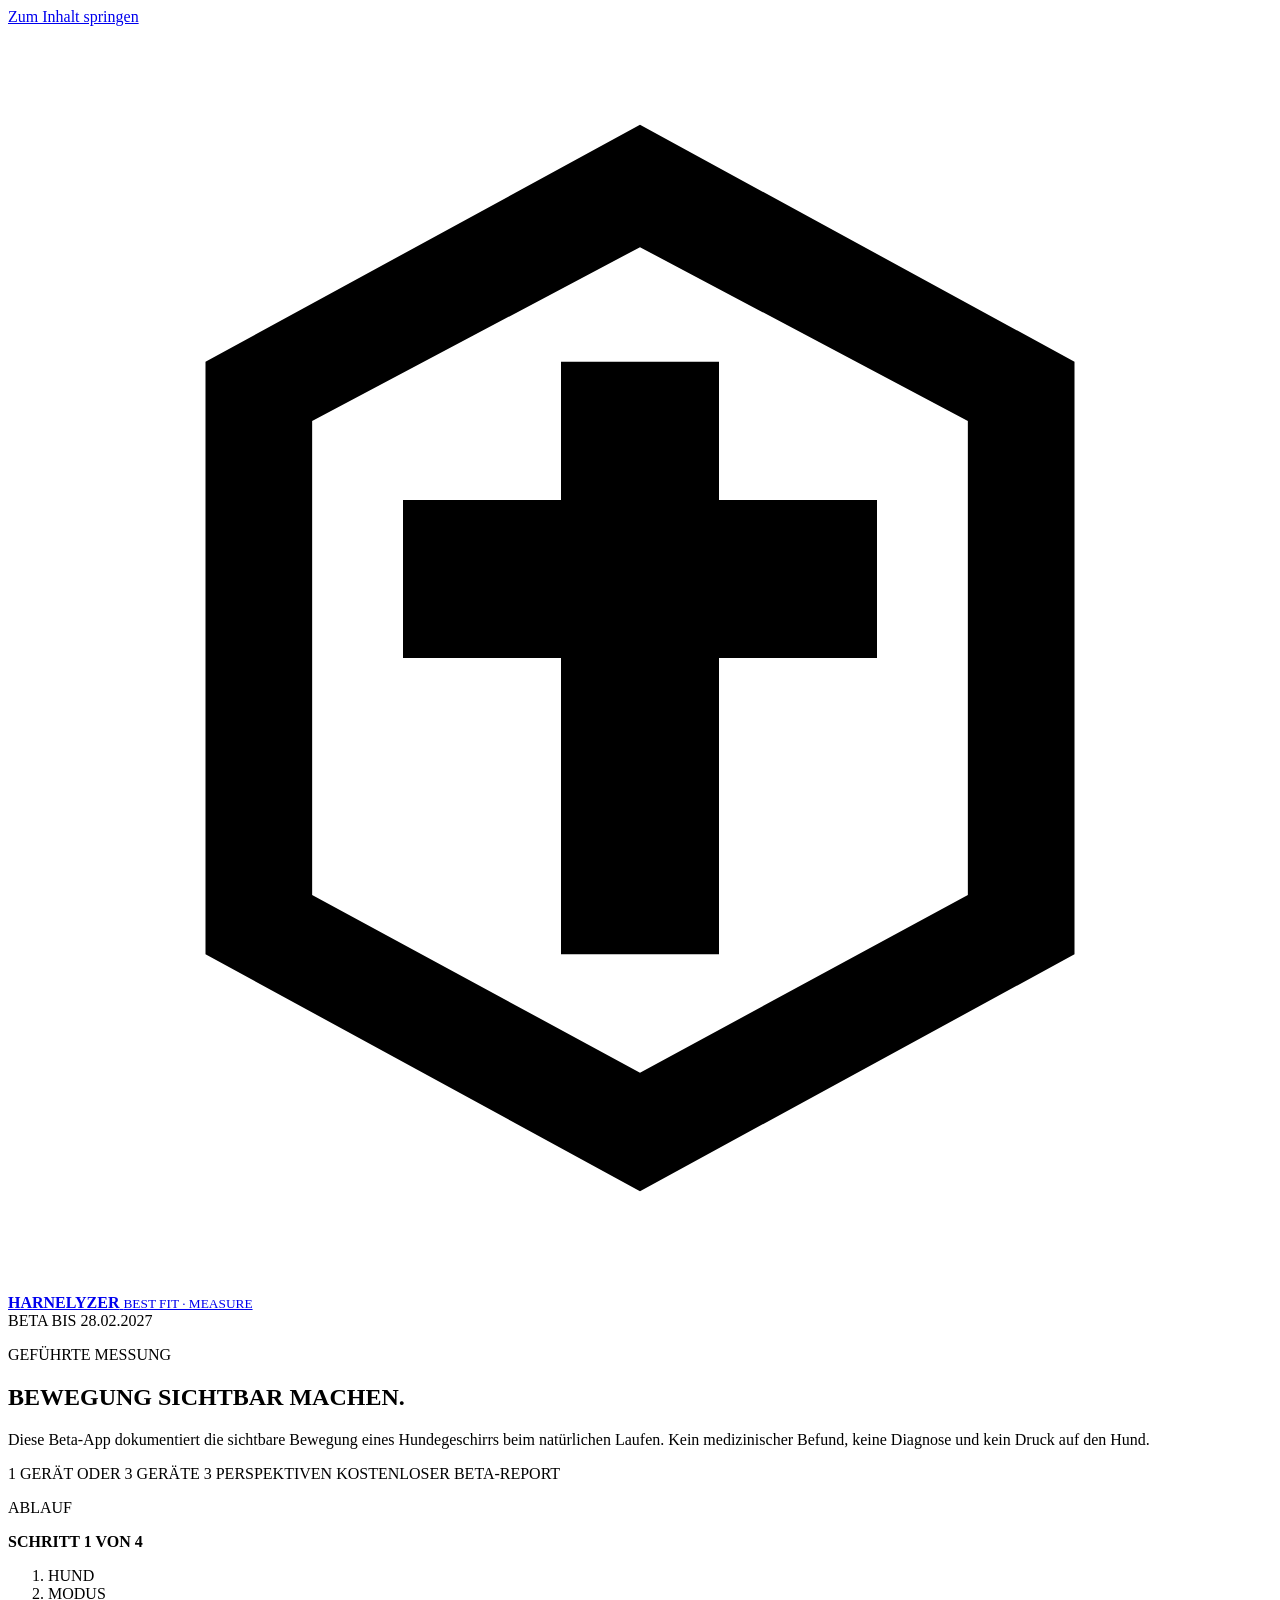
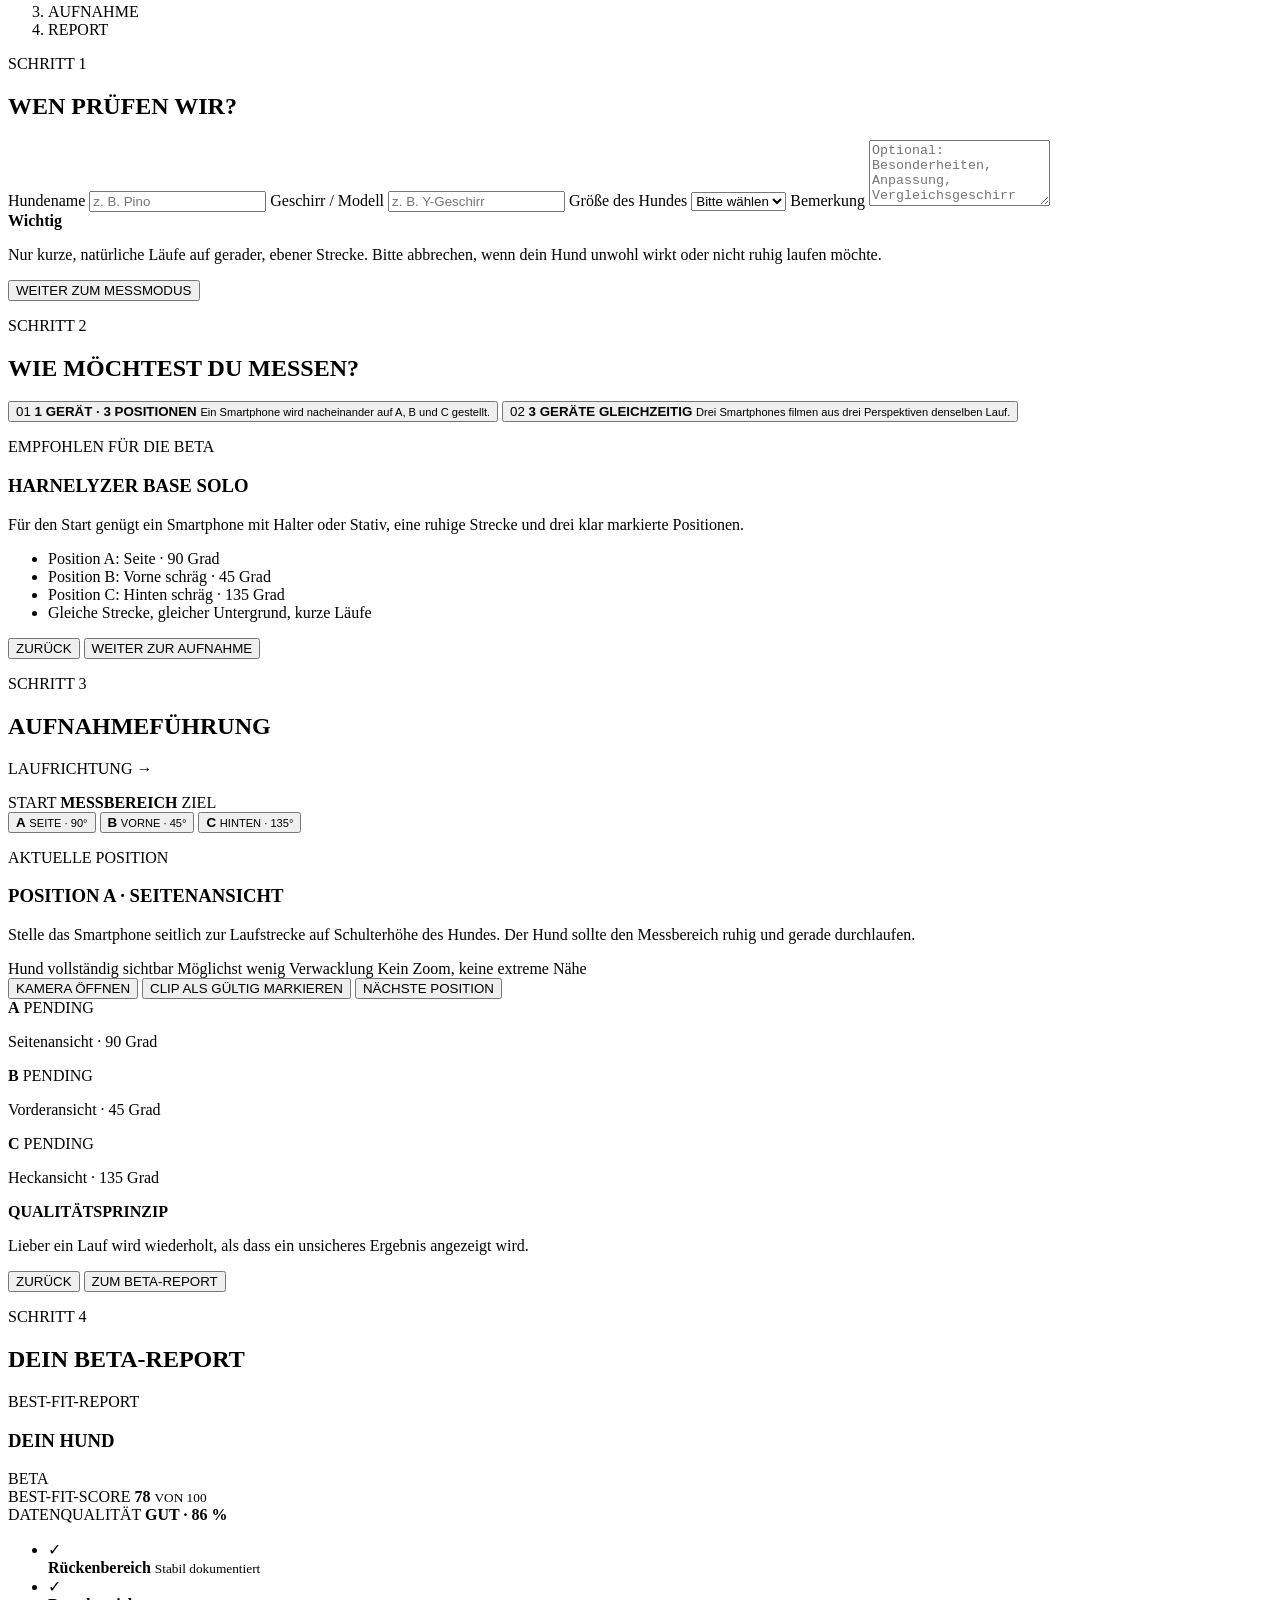
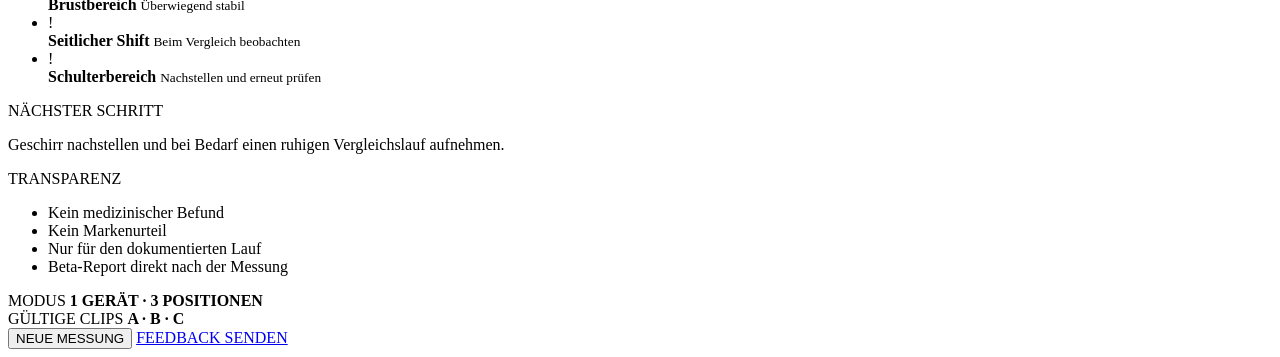
==== measure/index.html @ 8d7bf27d "Add index.html for HARNELYZER BEST FIT app This file serves as the main HTML structure for the HARNE" ====
<!doctype html>
<html lang="de">
<head>
  <meta charset="utf-8">
  <meta
    name="viewport"
    content="width=device-width, initial-scale=1, viewport-fit=cover"
  >
  <meta name="theme-color" content="#070908">
  <meta
    name="description"
    content="HARNELYZER BEST FIT Mess-App für die geführte Bewegungsdokumentation von Hundegeschirren."
  >
  <title>HARNELYZER BEST FIT · Measure</title>

  <link rel="preconnect" href="https://fonts.googleapis.com">
  <link rel="preconnect" href="https://fonts.gstatic.com" crossorigin>
  <link
    href="https://fonts.googleapis.com/css2?family=Bebas+Neue&family=Share+Tech+Mono&display=swap"
    rel="stylesheet"
  >

  <link rel="stylesheet" href="./style.css?v=1.0.0">
</head>
<body>
  <a class="skip-link" href="#main">Zum Inhalt springen</a>

  <header class="app-header">
    <a class="brand" href="../" aria-label="Zur Landing Page">
      <span class="brand-mark" aria-hidden="true">
        <svg viewBox="0 0 64 64" role="img">
          <path d="M32 5 54 17v30L32 59 10 47V17L32 5Zm0 6.2L15.4 20v24L32 53l16.6-9V20L32 11.2Z"></path>
          <path d="M20 24h8v-7h8v7h8v8h-8v15h-8V32h-8v-8Z"></path>
        </svg>
      </span>

      <span class="brand-copy">
        <strong>HARNELYZER</strong>
        <small>BEST FIT · MEASURE</small>
      </span>
    </a>

    <div class="header-status">
      <span class="status-dot"></span>
      <span>BETA BIS 28.02.2027</span>
    </div>
  </header>

  <main id="main" class="app-shell">
    <section class="hero-panel card">
      <div>
        <p class="eyebrow">GEFÜHRTE MESSUNG</p>
        <h1>BEWEGUNG SICHTBAR MACHEN.</h1>
        <p class="hero-copy">
          Diese Beta-App dokumentiert die sichtbare Bewegung eines
          Hundegeschirrs beim natürlichen Laufen. Kein medizinischer Befund,
          keine Diagnose und kein Druck auf den Hund.
        </p>
      </div>

      <div class="hero-badges">
        <span>1 GERÄT ODER 3 GERÄTE</span>
        <span>3 PERSPEKTIVEN</span>
        <span>KOSTENLOSER BETA-REPORT</span>
      </div>
    </section>

    <section class="progress card" aria-label="Fortschritt">
      <div class="progress-head">
        <p class="eyebrow">ABLAUF</p>
        <strong id="progressLabel">SCHRITT 1 VON 4</strong>
      </div>

      <div class="progress-bar" aria-hidden="true">
        <span id="progressFill"></span>
      </div>

      <ol class="progress-steps">
        <li class="is-active" data-step-indicator="1">HUND</li>
        <li data-step-indicator="2">MODUS</li>
        <li data-step-indicator="3">AUFNAHME</li>
        <li data-step-indicator="4">REPORT</li>
      </ol>
    </section>

    <section class="wizard">
      <article class="step-card card is-active" data-step="1">
        <div class="step-heading">
          <p class="eyebrow">SCHRITT 1</p>
          <h2>WEN PRÜFEN WIR?</h2>
        </div>

        <form id="dogForm" class="form-grid">
          <label class="field">
            <span>Hundename</span>
            <input id="dogName" name="dogName" type="text" placeholder="z. B. Pino">
          </label>

          <label class="field">
            <span>Geschirr / Modell</span>
            <input id="harnessName" name="harnessName" type="text" placeholder="z. B. Y-Geschirr">
          </label>

          <label class="field">
            <span>Größe des Hundes</span>
            <select id="dogSize" name="dogSize">
              <option value="">Bitte wählen</option>
              <option value="klein">Klein</option>
              <option value="mittel">Mittel</option>
              <option value="gross">Groß</option>
            </select>
          </label>

          <label class="field">
            <span>Bemerkung</span>
            <textarea
              id="dogNote"
              name="dogNote"
              rows="4"
              placeholder="Optional: Besonderheiten, Anpassung, Vergleichsgeschirr"
            ></textarea>
          </label>
        </form>

        <div class="info-box">
          <strong>Wichtig</strong>
          <p>
            Nur kurze, natürliche Läufe auf gerader, ebener Strecke. Bitte
            abbrechen, wenn dein Hund unwohl wirkt oder nicht ruhig laufen möchte.
          </p>
        </div>

        <div class="actions">
          <button class="button button-primary" type="button" data-next-step="2">
            WEITER ZUM MESSMODUS
          </button>
        </div>
      </article>

      <article class="step-card card" data-step="2">
        <div class="step-heading">
          <p class="eyebrow">SCHRITT 2</p>
          <h2>WIE MÖCHTEST DU MESSEN?</h2>
        </div>

        <div class="mode-grid">
          <button class="mode-card is-selected" type="button" data-mode="solo">
            <span class="mode-index">01</span>
            <strong>1 GERÄT · 3 POSITIONEN</strong>
            <small>
              Ein Smartphone wird nacheinander auf A, B und C gestellt.
            </small>
          </button>

          <button class="mode-card" type="button" data-mode="multi">
            <span class="mode-index">02</span>
            <strong>3 GERÄTE GLEICHZEITIG</strong>
            <small>
              Drei Smartphones filmen aus drei Perspektiven denselben Lauf.
            </small>
          </button>
        </div>

        <div class="setup-panel">
          <div>
            <p class="eyebrow">EMPFOHLEN FÜR DIE BETA</p>
            <h3>HARNELYZER BASE SOLO</h3>
            <p>
              Für den Start genügt ein Smartphone mit Halter oder Stativ,
              eine ruhige Strecke und drei klar markierte Positionen.
            </p>
          </div>

          <ul class="check-list">
            <li>Position A: Seite · 90 Grad</li>
            <li>Position B: Vorne schräg · 45 Grad</li>
            <li>Position C: Hinten schräg · 135 Grad</li>
            <li>Gleiche Strecke, gleicher Untergrund, kurze Läufe</li>
          </ul>
        </div>

        <div class="actions">
          <button class="button button-ghost" type="button" data-prev-step="1">
            ZURÜCK
          </button>
          <button class="button button-primary" type="button" data-next-step="3">
            WEITER ZUR AUFNAHME
          </button>
        </div>
      </article>

      <article class="step-card card" data-step="3">
        <div class="step-heading">
          <p class="eyebrow">SCHRITT 3</p>
          <h2>AUFNAHMEFÜHRUNG</h2>
        </div>

        <div class="capture-layout">
          <aside class="capture-map card-soft">
            <p class="mini-label">LAUFRICHTUNG →</p>
            <div class="runway">
              <span>START</span>
              <strong>MESSBEREICH</strong>
              <span>ZIEL</span>
            </div>

            <button class="position-chip is-current" type="button" data-position="A">
              <b>A</b>
              <small>SEITE · 90°</small>
            </button>

            <button class="position-chip" type="button" data-position="B">
              <b>B</b>
              <small>VORNE · 45°</small>
            </button>

            <button class="position-chip" type="button" data-position="C">
              <b>C</b>
              <small>HINTEN · 135°</small>
            </button>
          </aside>

          <div class="capture-panel">
            <div class="camera-guidance card-soft">
              <p class="eyebrow">AKTUELLE POSITION</p>
              <h3 id="positionTitle">POSITION A · SEITENANSICHT</h3>
              <p id="positionHelp">
                Stelle das Smartphone seitlich zur Laufstrecke auf Schulterhöhe
                des Hundes. Der Hund sollte den Messbereich ruhig und gerade
                durchlaufen.
              </p>

              <div class="guidance-points">
                <span>Hund vollständig sichtbar</span>
                <span>Möglichst wenig Verwacklung</span>
                <span>Kein Zoom, keine extreme Nähe</span>
              </div>
            </div>

            <div class="camera-actions">
              <button id="openCameraButton" class="button button-primary" type="button">
                KAMERA ÖFFNEN
              </button>
              <button id="markClipValidButton" class="button button-secondary" type="button">
                CLIP ALS GÜLTIG MARKIEREN
              </button>
              <button id="nextPositionButton" class="button button-ghost" type="button">
                NÄCHSTE POSITION
              </button>
            </div>

            <div class="clip-grid">
              <article class="clip-card is-pending" data-clip-card="A">
                <div class="clip-head">
                  <strong>A</strong>
                  <span>PENDING</span>
                </div>
                <p>Seitenansicht · 90 Grad</p>
              </article>

              <article class="clip-card is-pending" data-clip-card="B">
                <div class="clip-head">
                  <strong>B</strong>
                  <span>PENDING</span>
                </div>
                <p>Vorderansicht · 45 Grad</p>
              </article>

              <article class="clip-card is-pending" data-clip-card="C">
                <div class="clip-head">
                  <strong>C</strong>
                  <span>PENDING</span>
                </div>
                <p>Heckansicht · 135 Grad</p>
              </article>
            </div>

            <div class="quality-box">
              <strong>QUALITÄTSPRINZIP</strong>
              <p>
                Lieber ein Lauf wird wiederholt, als dass ein unsicheres Ergebnis
                angezeigt wird.
              </p>
            </div>
          </div>
        </div>

        <div class="actions">
          <button class="button button-ghost" type="button" data-prev-step="2">
            ZURÜCK
          </button>
          <button id="finishCaptureButton" class="button button-primary" type="button">
            ZUM BETA-REPORT
          </button>
        </div>
      </article>

      <article class="step-card card" data-step="4">
        <div class="step-heading">
          <p class="eyebrow">SCHRITT 4</p>
          <h2>DEIN BETA-REPORT</h2>
        </div>

        <div class="report-layout">
          <section class="report-main card-soft">
            <div class="report-head">
              <div>
                <p class="mini-label">BEST-FIT-REPORT</p>
                <h3 id="reportDogName">DEIN HUND</h3>
              </div>
              <span class="report-badge">BETA</span>
            </div>

            <div class="score-block">
              <span>BEST-FIT-SCORE</span>
              <strong id="reportScore">78</strong>
              <small>VON 100</small>
            </div>

            <div class="report-quality">
              <span>DATENQUALITÄT</span>
              <strong id="reportQuality">GUT · 86 %</strong>
            </div>

            <ul class="report-list">
              <li>
                <span class="good">✓</span>
                <div>
                  <strong>Rückenbereich</strong>
                  <small>Stabil dokumentiert</small>
                </div>
              </li>
              <li>
                <span class="good">✓</span>
                <div>
                  <strong>Brustbereich</strong>
                  <small>Überwiegend stabil</small>
                </div>
              </li>
              <li>
                <span class="watch">!</span>
                <div>
                  <strong>Seitlicher Shift</strong>
                  <small>Beim Vergleich beobachten</small>
                </div>
              </li>
              <li>
                <span class="watch">!</span>
                <div>
                  <strong>Schulterbereich</strong>
                  <small>Nachstellen und erneut prüfen</small>
                </div>
              </li>
            </ul>

            <div class="next-step-box">
              <span>NÄCHSTER SCHRITT</span>
              <p>
                Geschirr nachstellen und bei Bedarf einen ruhigen Vergleichslauf
                aufnehmen.
              </p>
            </div>
          </section>

          <aside class="report-side card-soft">
            <p class="eyebrow">TRANSPARENZ</p>
            <ul class="check-list">
              <li>Kein medizinischer Befund</li>
              <li>Kein Markenurteil</li>
              <li>Nur für den dokumentierten Lauf</li>
              <li>Beta-Report direkt nach der Messung</li>
            </ul>

            <div class="report-meta">
              <div>
                <span>MODUS</span>
                <strong id="reportMode">1 GERÄT · 3 POSITIONEN</strong>
              </div>
              <div>
                <span>GÜLTIGE CLIPS</span>
                <strong id="reportClips">A · B · C</strong>
              </div>
            </div>

            <div class="actions actions-stack">
              <button id="restartButton" class="button button-secondary" type="button">
                NEUE MESSUNG
              </button>
              <a
                class="button button-ghost"
                href="mailto:hello@harnelyzer.example?subject=HARNELYZER%20BEST%20FIT%20%E2%80%93%20Feedback"
              >
                FEEDBACK SENDEN
              </a>
            </div>
          </aside>
        </div>
      </article>
    </section>
  </main>

  <dialog id="cameraDialog" class="camera-dialog">
    <form method="dialog" class="camera-dialog-card">
      <div class="dialog-head">
        <div>
          <p class="eyebrow">KAMERA</p>
          <h2>KAMERA FÜR DIESE POSITION AKTIVIEREN</h2>
        </div>
        <button class="dialog-close" type="submit" aria-label="Dialog schließen">✕</button>
      </div>

      <p class="dialog-copy">
        In dieser Beta bleibt das Video auf deinem Gerät. Die App soll dir nur
        eine klare Aufnahmeführung geben.
      </p>

      <div class="preview-frame">
        <video
          id="cameraPreview"
          playsinline
          autoplay
          muted
        ></video>
        <div class="preview-overlay">
          <span id="previewOverlayLabel">POSITION A · SEITENANSICHT</span>
        </div>
      </div>

      <div class="camera-meta">
        <span id="cameraState">KAMERA NOCH NICHT AKTIVIERT</span>
        <span id="cameraFrameRate">FPS: —</span>
      </div>

      <div class="actions">
        <button id="btnCameraEnable" class="button button-primary" type="button">
          KAMERA AKTIVIEREN
        </button>
        <button id="btnCameraStop" class="button button-secondary" type="button">
          KAMERA STOPPEN
        </button>
      </div>
    </form>
  </dialog>

  <script src="./app.js?v=1.0.0"></script>
</body>
</html>
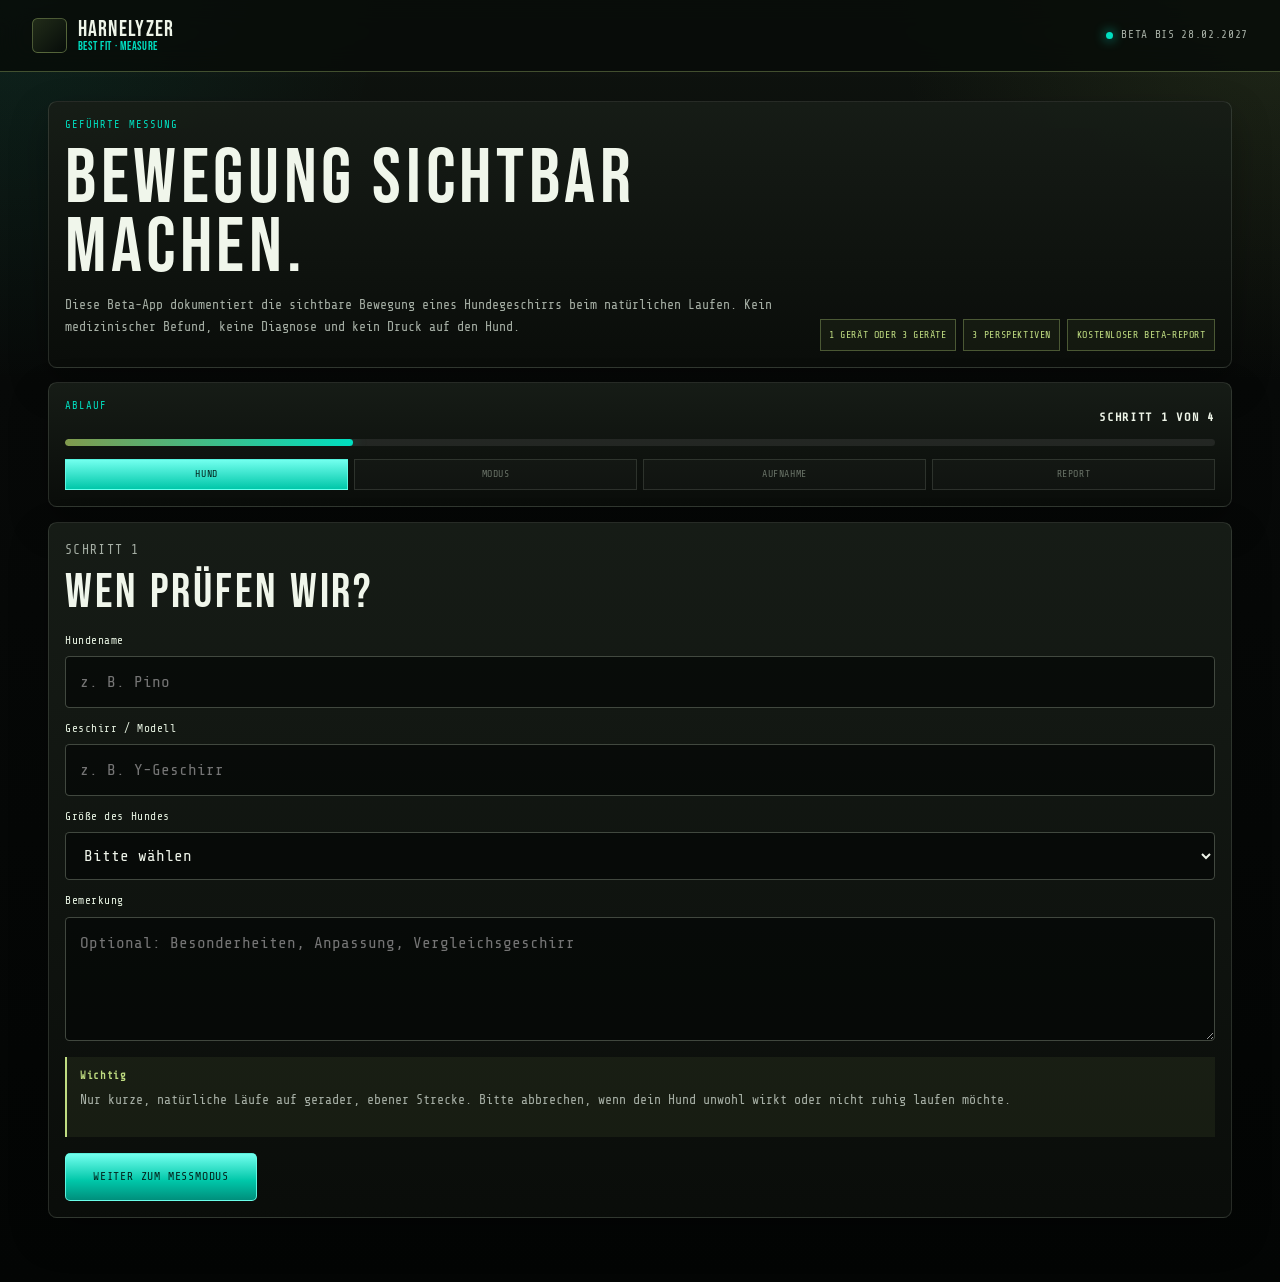
==== commit d8a79feb: "Update stylesheet version and replace SVG with image" ====
--- a/measure/index.html
+++ b/measure/index.html
@@ -20,7 +20,7 @@
     rel="stylesheet"
   >
 
-  <link rel="stylesheet" href="./style.css?v=1.0.0">
+  <link rel="stylesheet" href="./style.css?v=1.0.1">
 </head>
 <body>
   <a class="skip-link" href="#main">Zum Inhalt springen</a>
@@ -28,10 +28,7 @@
   <header class="app-header">
     <a class="brand" href="../" aria-label="Zur Landing Page">
       <span class="brand-mark" aria-hidden="true">
-        <svg viewBox="0 0 64 64" role="img">
-          <path d="M32 5 54 17v30L32 59 10 47V17L32 5Zm0 6.2L15.4 20v24L32 53l16.6-9V20L32 11.2Z"></path>
-          <path d="M20 24h8v-7h8v7h8v8h-8v15h-8V32h-8v-8Z"></path>
-        </svg>
+        <img src="../logo.svg" alt="" class="brand-logo-image">
       </span>
 
       <span class="brand-copy">
--- a/measure/style.css
+++ b/measure/style.css
@@ -0,0 +1,1038 @@
+:root {
+  --bg: #070908;
+  --bg-deep: #030504;
+  --panel: #121712;
+  --panel-soft: #161d16;
+  --panel-deeper: #0e130e;
+  --olive: #819a4d;
+  --olive-bright: #bfdc81;
+  --olive-dark: #35451e;
+  --cyan: #00dfc1;
+  --cyan-bright: #72ffee;
+  --cyan-soft: rgba(0, 223, 193, 0.12);
+  --yellow: #f0cd4b;
+  --red: #de637d;
+  --text: #eef4e9;
+  --muted: #a6afa5;
+  --dim: #687166;
+  --line: rgba(214, 228, 206, 0.14);
+  --line-strong: rgba(214, 228, 206, 0.28);
+  --line-cyan: rgba(0, 223, 193, 0.34);
+  --line-olive: rgba(191, 220, 129, 0.32);
+  --display: "Bebas Neue", Impact, sans-serif;
+  --mono: "Share Tech Mono", "Courier New", monospace;
+  --radius: 0.55rem;
+  --radius-sm: 0.28rem;
+  --radius-lg: 0.8rem;
+  --shadow: 0 1rem 2.4rem rgba(0, 0, 0, 0.3);
+  --content-width: 74rem;
+}
+
+*,
+*::before,
+*::after {
+  box-sizing: border-box;
+}
+
+html {
+  color-scheme: dark;
+  scroll-behavior: smooth;
+  background: var(--bg-deep);
+}
+
+body {
+  min-width: 320px;
+  min-height: 100dvh;
+  margin: 0;
+  color: var(--text);
+  background:
+    radial-gradient(circle at 0% 0%, rgba(0, 223, 193, 0.08), transparent 24rem),
+    radial-gradient(circle at 100% 0%, rgba(129, 154, 77, 0.15), transparent 24rem),
+    linear-gradient(180deg, #101510 0%, var(--bg) 30%, var(--bg-deep) 100%);
+  font-family: var(--mono);
+  font-size: 16px;
+  line-height: 1.5;
+}
+
+body::before {
+  position: fixed;
+  z-index: -1;
+  inset: 0;
+  pointer-events: none;
+  content: "";
+  opacity: 0.18;
+  background-image:
+    linear-gradient(rgba(255, 255, 255, 0.03) 1px, transparent 1px),
+    linear-gradient(90deg, rgba(255, 255, 255, 0.025) 1px, transparent 1px);
+  background-size: 6px 6px;
+  mask-image: linear-gradient(to bottom, black 0%, transparent 82%);
+}
+
+a {
+  color: inherit;
+  text-decoration: none;
+}
+
+button,
+input,
+select,
+textarea {
+  font: inherit;
+}
+
+button,
+a {
+  -webkit-tap-highlight-color: transparent;
+}
+
+button {
+  cursor: pointer;
+}
+
+button:focus-visible,
+a:focus-visible,
+input:focus-visible,
+select:focus-visible,
+textarea:focus-visible {
+  outline: 2px solid var(--cyan-bright);
+  outline-offset: 3px;
+}
+
+.skip-link {
+  position: fixed;
+  z-index: 100;
+  top: 0.75rem;
+  left: 0.75rem;
+  padding: 0.65rem 0.82rem;
+  color: #03271f;
+  border-radius: 0.25rem;
+  background: var(--cyan-bright);
+  transform: translateY(-180%);
+  transition: transform 150ms ease;
+}
+
+.skip-link:focus {
+  transform: translateY(0);
+}
+
+.app-header {
+  position: sticky;
+  z-index: 20;
+  top: 0;
+  display: flex;
+  align-items: center;
+  justify-content: space-between;
+  gap: 1rem;
+  min-height: 4.5rem;
+  padding: 0.75rem clamp(0.9rem, 4vw, 2rem);
+  border-bottom: 1px solid var(--line-olive);
+  background: rgba(8, 12, 9, 0.86);
+  backdrop-filter: blur(14px);
+}
+
+.brand {
+  display: inline-flex;
+  align-items: center;
+  gap: 0.65rem;
+  min-width: 0;
+}
+
+.brand-mark {
+  display: grid;
+  width: 2.2rem;
+  height: 2.2rem;
+  place-items: center;
+  color: var(--olive-bright);
+  border: 1px solid rgba(191, 220, 129, 0.35);
+  border-radius: 0.35rem;
+  background: linear-gradient(135deg, rgba(129, 154, 77, 0.22), rgba(7, 12, 8, 0.2));
+}
+
+.brand-mark svg {
+  width: 1.45rem;
+  height: 1.45rem;
+  fill: currentColor;
+}
+
+.brand-copy {
+  display: grid;
+  gap: 0.05rem;
+  line-height: 1;
+}
+
+.brand-copy strong,
+.brand-copy small,
+h1,
+h2,
+h3,
+h4 {
+  font-family: var(--display);
+  font-weight: 400;
+  letter-spacing: 0.06em;
+}
+
+.brand-copy strong {
+  color: #eef5e9;
+  font-size: 1.35rem;
+}
+
+.brand-copy small {
+  color: var(--cyan);
+  font-size: 0.72rem;
+}
+
+.header-status {
+  display: inline-flex;
+  align-items: center;
+  gap: 0.5rem;
+  color: var(--muted);
+  font-size: 0.7rem;
+  letter-spacing: 0.06em;
+}
+
+.status-dot {
+  width: 0.46rem;
+  height: 0.46rem;
+  border-radius: 50%;
+  background: var(--cyan);
+  box-shadow: 0 0 0.75rem var(--cyan);
+}
+
+.app-shell {
+  width: min(calc(100% - 1.2rem), var(--content-width));
+  margin: 0 auto;
+  padding: 1rem 0 4rem;
+}
+
+.card,
+.card-soft {
+  border: 1px solid var(--line);
+  border-radius: var(--radius);
+  background:
+    linear-gradient(180deg, rgba(23, 29, 23, 0.96), rgba(10, 13, 10, 0.98));
+  box-shadow: var(--shadow);
+}
+
+.card {
+  padding: 1rem;
+}
+
+.card-soft {
+  padding: 0.9rem;
+}
+
+.hero-panel {
+  display: grid;
+  gap: 1rem;
+  margin-top: 0.8rem;
+}
+
+.eyebrow,
+.mini-label {
+  margin: 0 0 0.7rem;
+  color: var(--cyan);
+  font-size: 0.66rem;
+  letter-spacing: 0.1em;
+}
+
+h1,
+h2,
+h3,
+h4,
+p {
+  margin-top: 0;
+}
+
+h1 {
+  margin-bottom: 0.7rem;
+  color: #f0f6eb;
+  font-size: clamp(2.5rem, 7vw, 4.8rem);
+  line-height: 0.9;
+}
+
+h2 {
+  margin-bottom: 0.8rem;
+  color: #f0f6eb;
+  font-size: clamp(1.9rem, 5vw, 3rem);
+  line-height: 0.92;
+}
+
+h3 {
+  margin-bottom: 0.5rem;
+  color: #eff6ea;
+  font-size: 1.35rem;
+}
+
+.hero-copy,
+.step-card p,
+.report-list small,
+.check-list li,
+.field span,
+.info-box p,
+.quality-box p,
+.next-step-box p,
+.report-meta span,
+.report-meta strong,
+.camera-meta span {
+  color: var(--muted);
+  font-size: 0.82rem;
+  line-height: 1.65;
+}
+
+.hero-badges {
+  display: flex;
+  flex-wrap: wrap;
+  gap: 0.45rem;
+}
+
+.hero-badges span,
+.guidance-points span,
+.process-tag {
+  display: inline-flex;
+  align-items: center;
+  min-height: 2rem;
+  padding: 0.32rem 0.52rem;
+  color: var(--olive-bright);
+  font-size: 0.63rem;
+  letter-spacing: 0.06em;
+  border: 1px solid var(--line-olive);
+  background: rgba(129, 154, 77, 0.08);
+}
+
+.progress {
+  margin-top: 0.9rem;
+}
+
+.progress-head {
+  display: flex;
+  align-items: end;
+  justify-content: space-between;
+  gap: 1rem;
+  margin-bottom: 0.8rem;
+}
+
+.progress-head strong {
+  color: #eef5e8;
+  font-size: 0.76rem;
+  letter-spacing: 0.06em;
+}
+
+.progress-bar {
+  width: 100%;
+  height: 0.45rem;
+  overflow: hidden;
+  border-radius: 999px;
+  background: rgba(255, 255, 255, 0.08);
+}
+
+.progress-bar span {
+  display: block;
+  width: 25%;
+  height: 100%;
+  border-radius: inherit;
+  background: linear-gradient(90deg, var(--olive), var(--cyan));
+  box-shadow: 0 0 1rem rgba(0, 223, 193, 0.25);
+  transition: width 220ms ease;
+}
+
+.progress-steps {
+  display: grid;
+  grid-template-columns: repeat(4, minmax(0, 1fr));
+  gap: 0.35rem;
+  padding: 0;
+  margin: 0.8rem 0 0;
+  list-style: none;
+}
+
+.progress-steps li {
+  padding: 0.45rem 0.4rem;
+  color: var(--dim);
+  font-size: 0.62rem;
+  text-align: center;
+  letter-spacing: 0.06em;
+  border: 1px solid var(--line);
+  background: rgba(255, 255, 255, 0.02);
+}
+
+.progress-steps li.is-active,
+.progress-steps li.is-done {
+  color: #04261f;
+  border-color: rgba(106, 255, 235, 0.8);
+  background: linear-gradient(180deg, #72ffee, #00c7a9);
+}
+
+.wizard {
+  margin-top: 0.9rem;
+}
+
+.step-card {
+  display: none;
+}
+
+.step-card.is-active {
+  display: block;
+}
+
+.step-heading {
+  margin-bottom: 1rem;
+}
+
+.form-grid {
+  display: grid;
+  gap: 0.75rem;
+}
+
+.field {
+  display: grid;
+  gap: 0.38rem;
+}
+
+.field span {
+  color: #e7f3e2;
+  font-size: 0.7rem;
+  letter-spacing: 0.05em;
+}
+
+.field input,
+.field select,
+.field textarea {
+  width: 100%;
+  min-height: 3rem;
+  padding: 0.8rem 0.85rem;
+  color: var(--text);
+  border: 1px solid var(--line-strong);
+  border-radius: var(--radius-sm);
+  background: rgba(5, 8, 6, 0.72);
+}
+
+.field textarea {
+  min-height: 7rem;
+  resize: vertical;
+}
+
+.info-box,
+.quality-box,
+.next-step-box {
+  margin-top: 1rem;
+  padding: 0.8rem;
+  border-left: 2px solid var(--olive-bright);
+  background: rgba(129, 154, 77, 0.1);
+}
+
+.info-box strong,
+.quality-box strong,
+.next-step-box span {
+  display: block;
+  margin-bottom: 0.25rem;
+  color: var(--olive-bright);
+  font-size: 0.66rem;
+  letter-spacing: 0.07em;
+}
+
+.actions {
+  display: flex;
+  flex-wrap: wrap;
+  gap: 0.6rem;
+  margin-top: 1rem;
+}
+
+.actions-stack {
+  flex-direction: column;
+}
+
+.button {
+  display: inline-flex;
+  align-items: center;
+  justify-content: center;
+  min-width: 12rem;
+  min-height: 3rem;
+  padding: 0.72rem 0.95rem;
+  color: var(--text);
+  font-size: 0.72rem;
+  letter-spacing: 0.07em;
+  border: 1px solid var(--line-strong);
+  border-radius: 0.32rem;
+  transition: transform 140ms ease, filter 140ms ease, border-color 140ms ease;
+}
+
+.button:hover {
+  filter: brightness(1.07);
+  transform: translateY(-1px);
+}
+
+.button:active {
+  transform: translateY(1px);
+}
+
+.button-primary {
+  color: #03261f;
+  border-color: rgba(106, 255, 235, 0.85);
+  background: linear-gradient(180deg, #72ffee, #00c7a9 58%, #008f7c);
+}
+
+.button-secondary {
+  color: #eef4e9;
+  border-color: rgba(191, 220, 129, 0.45);
+  background: linear-gradient(180deg, #566b33, #35461f 58%, #232d13);
+}
+
+.button-ghost {
+  color: var(--muted);
+  background: rgba(255, 255, 255, 0.02);
+}
+
+.mode-grid {
+  display: grid;
+  gap: 0.75rem;
+}
+
+.mode-card {
+  display: grid;
+  gap: 0.3rem;
+  width: 100%;
+  padding: 1rem;
+  text-align: left;
+  border: 1px solid var(--line);
+  border-radius: var(--radius);
+  background: rgba(255, 255, 255, 0.02);
+}
+
+.mode-card.is-selected {
+  border-color: var(--cyan);
+  background: rgba(0, 223, 193, 0.08);
+  box-shadow: 0 0 0 1px rgba(0, 223, 193, 0.08);
+}
+
+.mode-index {
+  color: var(--dim);
+  font-size: 0.65rem;
+  letter-spacing: 0.06em;
+}
+
+.mode-card strong {
+  color: #eef5e9;
+  font-size: 1.2rem;
+  font-family: var(--display);
+  font-weight: 400;
+  letter-spacing: 0.06em;
+}
+
+.mode-card small {
+  color: var(--muted);
+  font-size: 0.74rem;
+  line-height: 1.55;
+}
+
+.setup-panel {
+  display: grid;
+  gap: 1rem;
+  margin-top: 1rem;
+  padding: 1rem;
+  border: 1px solid var(--line-olive);
+  border-radius: var(--radius);
+  background:
+    radial-gradient(circle at 100% 0%, rgba(129, 154, 77, 0.12), transparent 12rem),
+    rgba(10, 14, 10, 0.72);
+}
+
+.check-list {
+  display: grid;
+  gap: 0.4rem;
+  padding: 0;
+  margin: 0;
+  list-style: none;
+}
+
+.check-list li {
+  position: relative;
+  padding-left: 0.95rem;
+}
+
+.check-list li::before {
+  position: absolute;
+  left: 0;
+  color: var(--cyan);
+  content: "›";
+}
+
+.capture-layout,
+.report-layout {
+  display: grid;
+  gap: 1rem;
+}
+
+.capture-map {
+  position: relative;
+  min-height: 16rem;
+  overflow: hidden;
+  border: 1px solid var(--line-olive);
+  background:
+    linear-gradient(rgba(191, 220, 129, 0.08) 1px, transparent 1px),
+    linear-gradient(90deg, rgba(191, 220, 129, 0.08) 1px, transparent 1px);
+  background-size: 2rem 2rem;
+}
+
+.runway {
+  position: absolute;
+  top: 50%;
+  right: 8%;
+  left: 8%;
+  display: flex;
+  align-items: center;
+  justify-content: space-between;
+  min-height: 4rem;
+  padding: 0.65rem;
+  color: var(--muted);
+  font-size: 0.55rem;
+  border: 1px dashed rgba(0, 223, 193, 0.42);
+  background: linear-gradient(90deg, rgba(0, 223, 193, 0.08), rgba(0, 223, 193, 0.015));
+  transform: translateY(-50%);
+}
+
+.runway strong {
+  color: var(--cyan-bright);
+  font-size: 0.65rem;
+  font-family: var(--display);
+  font-weight: 400;
+  letter-spacing: 0.08em;
+}
+
+.position-chip {
+  position: absolute;
+  display: grid;
+  width: 4.4rem;
+  min-height: 4.4rem;
+  place-items: center;
+  padding: 0.3rem;
+  text-align: center;
+  border: 1px solid rgba(191, 220, 129, 0.42);
+  border-radius: 50%;
+  background: rgba(28, 40, 18, 0.84);
+}
+
+.position-chip b {
+  color: var(--olive-bright);
+  font-family: var(--display);
+  font-size: 1.55rem;
+  font-weight: 400;
+  line-height: 0.8;
+}
+
+.position-chip small {
+  color: var(--muted);
+  font-size: 0.5rem;
+  line-height: 1.2;
+}
+
+.position-chip.is-current {
+  border-color: var(--cyan);
+  background: rgba(0, 72, 61, 0.62);
+}
+
+.position-chip.is-current b {
+  color: var(--cyan-bright);
+}
+
+.position-chip.is-valid {
+  border-color: var(--olive-bright);
+}
+
+.position-chip[data-position="A"] {
+  bottom: 1rem;
+  left: 50%;
+  transform: translateX(-50%);
+}
+
+.position-chip[data-position="B"] {
+  top: 1.4rem;
+  left: 10%;
+}
+
+.position-chip[data-position="C"] {
+  top: 1.4rem;
+  right: 10%;
+}
+
+.guidance-points {
+  display: flex;
+  flex-wrap: wrap;
+  gap: 0.4rem;
+  margin-top: 0.8rem;
+}
+
+.camera-actions {
+  display: flex;
+  flex-wrap: wrap;
+  gap: 0.6rem;
+  margin-top: 1rem;
+}
+
+.clip-grid {
+  display: grid;
+  gap: 0.6rem;
+  margin-top: 1rem;
+}
+
+.clip-card {
+  padding: 0.85rem;
+  border: 1px solid var(--line);
+  border-radius: var(--radius-sm);
+  background: rgba(255, 255, 255, 0.02);
+}
+
+.clip-card.is-pending {
+  border-color: var(--line);
+}
+
+.clip-card.is-valid {
+  border-color: rgba(191, 220, 129, 0.45);
+  background: rgba(129, 154, 77, 0.08);
+}
+
+.clip-card .clip-head {
+  display: flex;
+  align-items: center;
+  justify-content: space-between;
+  gap: 0.6rem;
+  margin-bottom: 0.35rem;
+}
+
+.clip-card strong {
+  color: #edf5e8;
+  font-family: var(--display);
+  font-size: 1.25rem;
+  font-weight: 400;
+}
+
+.clip-card span,
+.clip-card p {
+  color: var(--muted);
+  font-size: 0.68rem;
+  margin: 0;
+}
+
+.report-head,
+.report-quality {
+  display: flex;
+  align-items: center;
+  justify-content: space-between;
+  gap: 0.7rem;
+}
+
+.report-badge {
+  padding: 0.25rem 0.38rem;
+  color: #04261f;
+  font-size: 0.6rem;
+  border-radius: 0.18rem;
+  background: var(--cyan);
+}
+
+.score-block {
+  display: grid;
+  grid-template-columns: auto auto;
+  align-items: end;
+  justify-content: start;
+  gap: 0.15rem 0.6rem;
+  padding: 1rem 0;
+}
+
+.score-block span {
+  grid-column: 1 / -1;
+  color: var(--dim);
+  font-size: 0.6rem;
+  letter-spacing: 0.07em;
+}
+
+.score-block strong {
+  color: var(--cyan-bright);
+  font-family: var(--display);
+  font-size: 5rem;
+  font-weight: 400;
+  line-height: 0.74;
+}
+
+.score-block small {
+  color: var(--muted);
+  font-size: 0.62rem;
+  padding-bottom: 0.15rem;
+}
+
+.report-quality {
+  padding: 0.65rem 0;
+  border-top: 1px solid var(--line);
+  border-bottom: 1px solid var(--line);
+}
+
+.report-quality strong {
+  color: var(--olive-bright);
+  font-weight: 400;
+}
+
+.report-list {
+  display: grid;
+  gap: 0.45rem;
+  padding: 0;
+  margin: 0.9rem 0;
+  list-style: none;
+}
+
+.report-list li {
+  display: grid;
+  grid-template-columns: 1.4rem minmax(0, 1fr);
+  gap: 0.55rem;
+  align-items: center;
+  padding: 0.5rem;
+  border: 1px solid var(--line);
+  border-radius: var(--radius-sm);
+  background: rgba(255, 255, 255, 0.02);
+}
+
+.report-list li span {
+  display: grid;
+  width: 1.24rem;
+  height: 1.24rem;
+  place-items: center;
+  border-radius: 50%;
+  font-size: 0.74rem;
+}
+
+.report-list li .good {
+  color: #002d24;
+  background: var(--cyan);
+}
+
+.report-list li .watch {
+  color: #271f00;
+  background: var(--yellow);
+}
+
+.report-list strong {
+  display: block;
+  color: #eef5e8;
+  font-size: 0.72rem;
+  font-weight: 400;
+  letter-spacing: 0.04em;
+}
+
+.report-list small {
+  display: block;
+  margin-top: 0.1rem;
+}
+
+.report-meta {
+  display: grid;
+  gap: 0.7rem;
+  margin-top: 1rem;
+}
+
+.report-meta div {
+  padding: 0.7rem;
+  border: 1px solid var(--line);
+  border-radius: var(--radius-sm);
+  background: rgba(255, 255, 255, 0.02);
+}
+
+.report-meta span {
+  display: block;
+  color: var(--dim);
+  font-size: 0.58rem;
+  letter-spacing: 0.06em;
+}
+
+.report-meta strong {
+  display: block;
+  margin-top: 0.18rem;
+  color: #eef5e8;
+  font-size: 0.72rem;
+  font-weight: 400;
+}
+
+.camera-dialog {
+  width: min(100% - 1rem, 46rem);
+  padding: 0;
+  color: var(--text);
+  border: 1px solid var(--line-cyan);
+  border-radius: var(--radius-lg);
+  background: transparent;
+}
+
+.camera-dialog::backdrop {
+  background: rgba(0, 0, 0, 0.72);
+  backdrop-filter: blur(6px);
+}
+
+.camera-dialog-card {
+  padding: 1rem;
+  border-radius: inherit;
+  background:
+    radial-gradient(circle at 100% 0%, rgba(0, 223, 193, 0.14), transparent 12rem),
+    linear-gradient(180deg, #18221b, #0a110d);
+}
+
+.dialog-head {
+  display: flex;
+  align-items: start;
+  justify-content: space-between;
+  gap: 1rem;
+}
+
+.dialog-close {
+  display: inline-flex;
+  align-items: center;
+  justify-content: center;
+  width: 2.6rem;
+  height: 2.6rem;
+  color: var(--muted);
+  border: 1px solid var(--line);
+  border-radius: 0.3rem;
+  background: rgba(255, 255, 255, 0.03);
+}
+
+.dialog-copy {
+  margin-bottom: 0.9rem;
+  color: var(--muted);
+  font-size: 0.8rem;
+  line-height: 1.65;
+}
+
+.preview-frame {
+  position: relative;
+  overflow: hidden;
+  border: 1px solid var(--line-strong);
+  border-radius: var(--radius);
+  background: #000;
+  aspect-ratio: 16 / 9;
+}
+
+.preview-frame video {
+  width: 100%;
+  height: 100%;
+  object-fit: cover;
+  background: #000;
+}
+
+.preview-overlay {
+  position: absolute;
+  top: 0.65rem;
+  left: 0.65rem;
+  padding: 0.32rem 0.42rem;
+  color: var(--cyan-bright);
+  font-size: 0.58rem;
+  letter-spacing: 0.06em;
+  border: 1px solid rgba(0, 223, 193, 0.28);
+  background: rgba(2, 16, 12, 0.72);
+}
+
+.camera-meta {
+  display: flex;
+  align-items: center;
+  justify-content: space-between;
+  gap: 0.7rem;
+  margin-top: 0.7rem;
+}
+
+.camera-meta span {
+  font-size: 0.68rem;
+}
+
+@media (min-width: 860px) {
+  .hero-panel {
+    grid-template-columns: minmax(0, 1fr) auto;
+    align-items: end;
+  }
+
+  .capture-layout {
+    grid-template-columns: minmax(18rem, 0.44fr) minmax(0, 1fr);
+    align-items: start;
+  }
+
+  .report-layout {
+    grid-template-columns: minmax(0, 0.9fr) minmax(18rem, 0.52fr);
+    align-items: start;
+  }
+
+  .clip-grid {
+    grid-template-columns: repeat(3, minmax(0, 1fr));
+  }
+
+  .mode-grid {
+    grid-template-columns: repeat(2, minmax(0, 1fr));
+  }
+}
+
+@media (max-width: 680px) {
+  .app-header {
+    align-items: start;
+    flex-direction: column;
+  }
+
+  .progress-head {
+    align-items: start;
+    flex-direction: column;
+  }
+
+  .progress-steps {
+    grid-template-columns: repeat(2, minmax(0, 1fr));
+  }
+
+  .actions,
+  .camera-actions {
+    flex-direction: column;
+  }
+
+  .button {
+    width: 100%;
+    min-width: 0;
+  }
+
+  .camera-meta,
+  .report-head,
+  .report-quality {
+    align-items: start;
+    flex-direction: column;
+  }
+
+  .score-block strong {
+    font-size: 4.1rem;
+  }
+}
+
+@media (max-width: 430px) {
+  body {
+    font-size: 15px;
+  }
+
+  .app-shell {
+    width: min(calc(100% - 0.8rem), var(--content-width));
+  }
+
+  .card,
+  .card-soft,
+  .camera-dialog-card {
+    padding: 0.8rem;
+  }
+
+  .position-chip {
+    width: 3.8rem;
+    min-height: 3.8rem;
+  }
+
+  .position-chip small {
+    font-size: 0.46rem;
+  }
+
+  .score-block strong {
+    font-size: 3.5rem;
+  }
+}
+
+@media (prefers-reduced-motion: reduce) {
+  *,
+  *::before,
+  *::after {
+    animation-duration: 0.01ms !important;
+    animation-iteration-count: 1 !important;
+    transition-duration: 0.01ms !important;
+    scroll-behavior: auto !important;
+  }
+}
